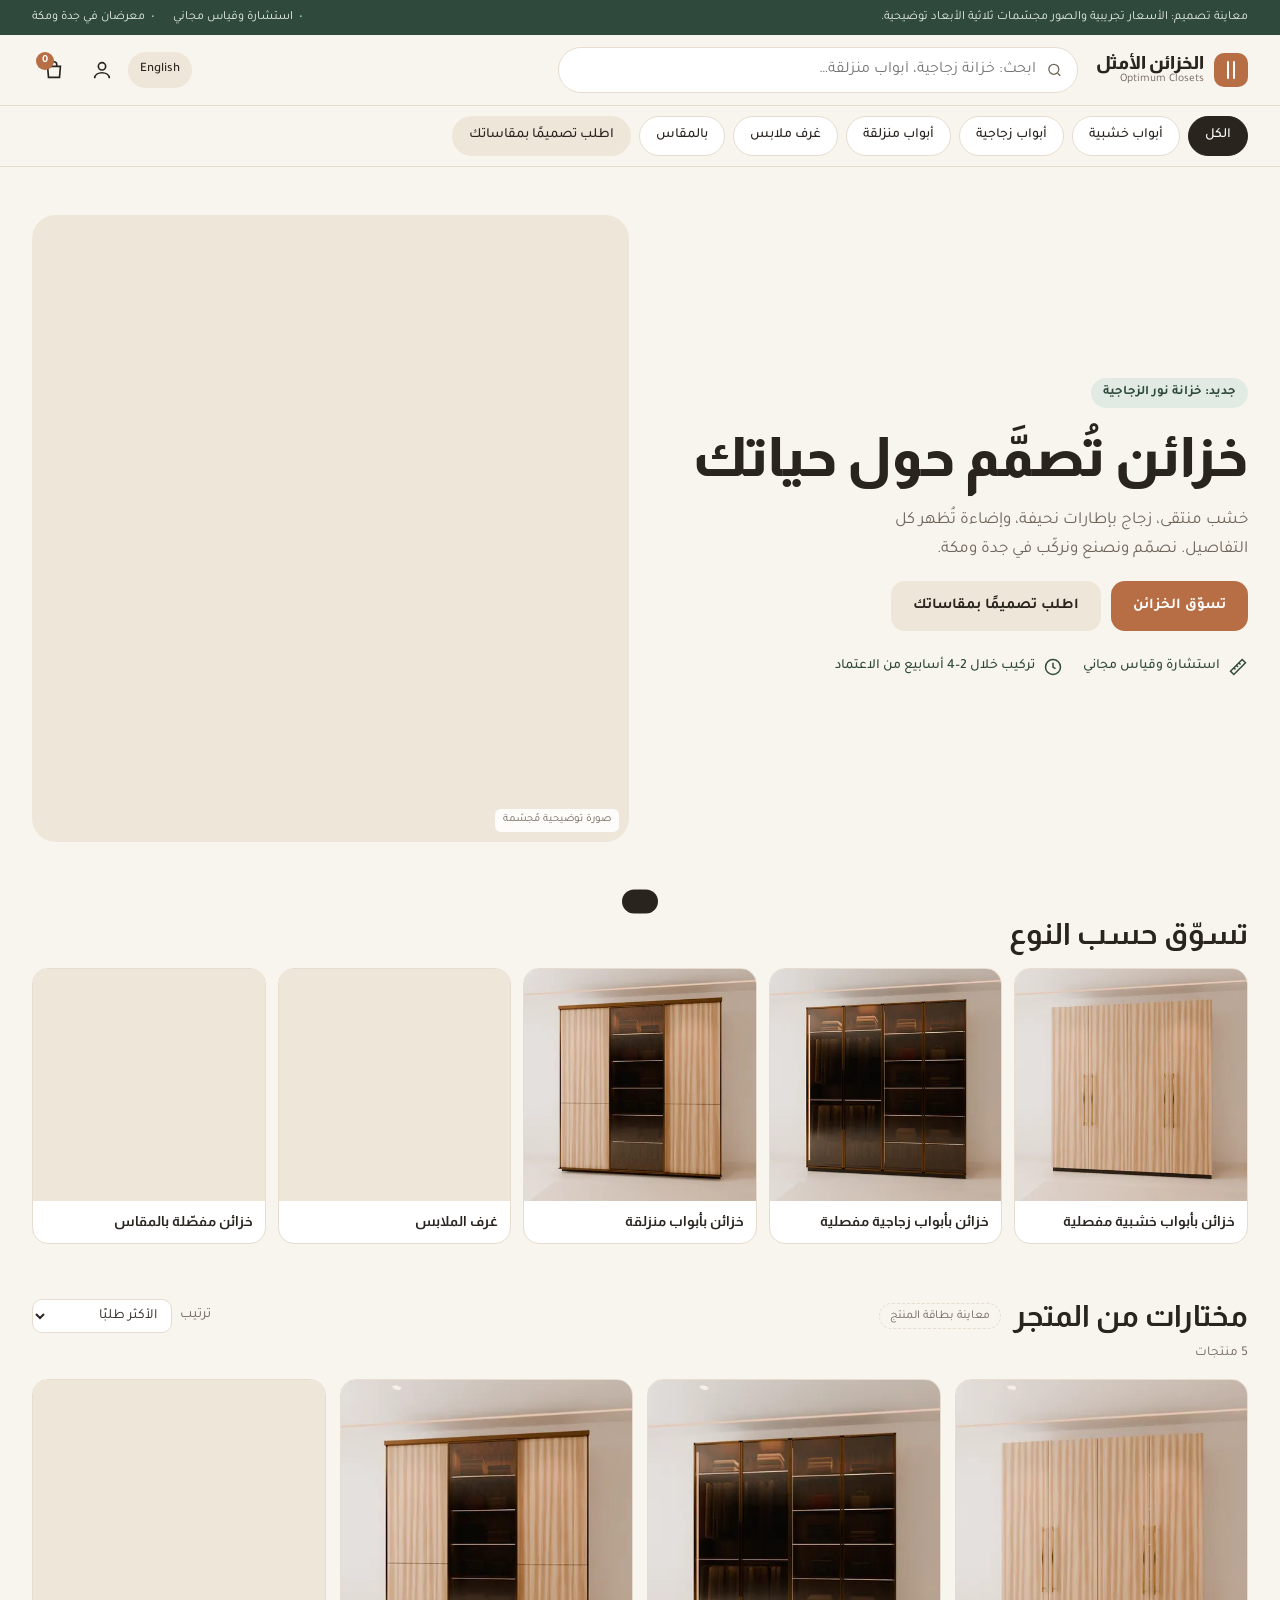
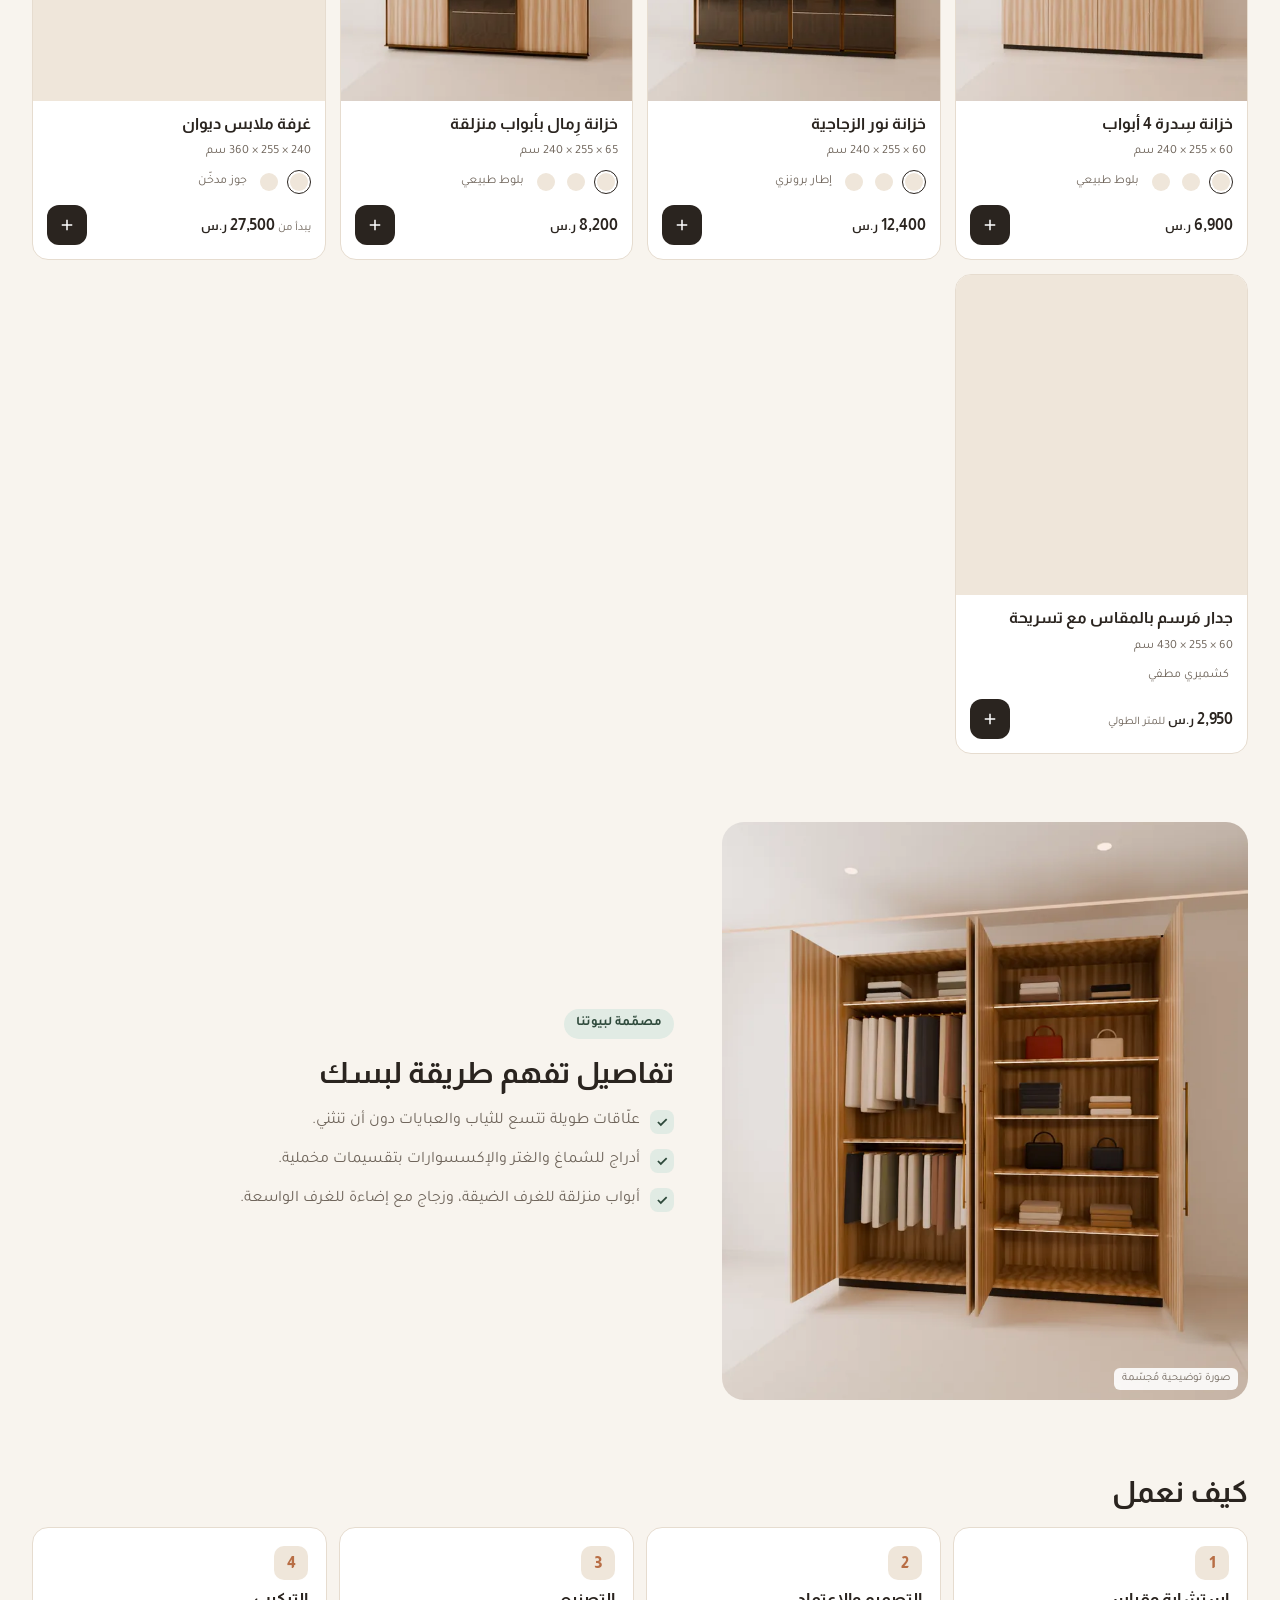
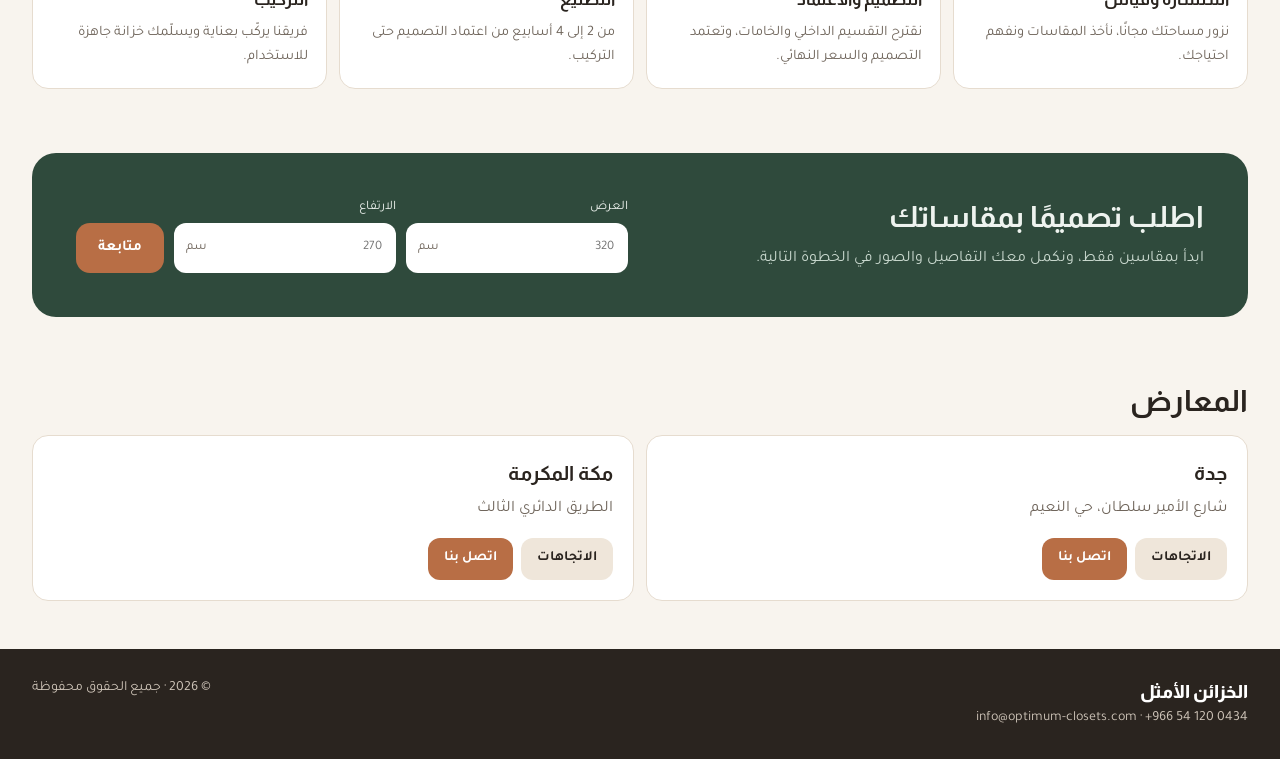
==== optimum-closets/concepts/bayt.html @ 6e4e9c9d "Optimum Closets v2: bilingual WooCommerce store, three design concepts, 3D renders - Theme v2.0.0: A" ====
<!doctype html>
<html lang="ar" dir="rtl" data-img-base="../assets/img/renders/">
<head>
<meta charset="utf-8">
<meta name="viewport" content="width=device-width, initial-scale=1">
<title>Concept 3 · Bayt — Optimum Closets</title>
<meta name="description" content="Design concept 3: a warm, contemporary store with compact cards and fast browsing.">
<link rel="stylesheet" href="../assets/fonts/fonts.css">
<link rel="stylesheet" href="bayt.css">
</head>
<body>
<a class="skip" href="#main">Skip</a>
<div class="util">
	<div class="wrap util-in">
		<span class="demo" data-t="demo"></span>
		<ul class="facts">
			<li data-t="consultFree"></li>
			<li data-t="twoCities"></li>
		</ul>
	</div>
</div>
<header class="hdr">
	<div class="wrap hdr-in">
		<a class="logo" href="#top"><span class="logo-mark" aria-hidden="true"></span><span><span class="logo-ar">الخزائن الأمثل</span><span class="logo-en">Optimum Closets</span></span></a>
		<form class="search" role="search" onsubmit="return false">
			<svg width="18" height="18" viewBox="0 0 24 24" fill="none" stroke="currentColor" stroke-width="1.8"><circle cx="11" cy="11" r="7"/><path d="m20 20-3.5-3.5"/></svg>
			<input type="search" id="q" data-t-attr="placeholder:searchPh" autocomplete="off">
			<label for="q" class="sr" data-t="search"></label>
		</form>
		<div class="hdr-actions">
			<button class="lang" type="button" data-lang-toggle><span data-t="lang"></span></button>
			<a class="ico hide-sm" href="#account" data-t-attr="aria-label:account"><svg width="22" height="22" viewBox="0 0 24 24" fill="none" stroke="currentColor" stroke-width="1.8"><circle cx="12" cy="8" r="4"/><path d="M4 21c0-4 4-6 8-6s8 2 8 6"/></svg></a>
			<a class="ico cart" href="#cart" data-t-attr="aria-label:cart"><svg width="22" height="22" viewBox="0 0 24 24" fill="none" stroke="currentColor" stroke-width="1.8"><path d="M5 8h14l-1 12H6z"/><path d="M9 8V6a3 3 0 0 1 6 0v2"/></svg><span class="cart-n" id="cart-n">0</span></a>
		</div>
	</div>
	<nav class="chips-bar" aria-label="Categories">
		<div class="wrap chips" id="chips"></div>
	</nav>
</header>

<main id="main">
	<section class="wrap hero" id="top">
		<div class="hero-copy">
			<p class="badge" data-t="heroBadge"></p>
			<h1 data-t="heroTitle"></h1>
			<p class="lede" data-t="heroText"></p>
			<div class="ctas">
				<a class="btn btn-main" href="#grid" data-t="shop"></a>
				<a class="btn btn-soft" href="#bespoke" data-t="bespoke"></a>
			</div>
			<ul class="trust">
				<li><svg width="20" height="20" viewBox="0 0 24 24" fill="none" stroke="currentColor" stroke-width="1.8"><path d="M3 17 17 3l4 4L7 21z"/><path d="m7 13 2 2M10 10l2 2M13 7l2 2"/></svg><span data-t="consultFree"></span></li>
				<li><svg width="20" height="20" viewBox="0 0 24 24" fill="none" stroke="currentColor" stroke-width="1.8"><circle cx="12" cy="12" r="9"/><path d="M12 7v5l3 2"/></svg><span data-t="leadShort"></span></li>
			</ul>
		</div>
		<div class="hero-media" id="hero-media"></div>
	</section>

	<section class="wrap tiles" aria-labelledby="tiles-h">
		<h2 id="tiles-h" class="h2" data-t="categories"></h2>
		<div class="tile-row" id="tiles"></div>
	</section>

	<section class="wrap shop" id="grid" aria-labelledby="grid-h">
		<div class="shop-head">
			<h2 id="grid-h" class="h2" data-t="featured"></h2>
			<span class="tag" data-t="cardPreview"></span>
			<label class="sort"><span data-t="sortBy"></span>
				<select id="sort">
					<option value="pop" data-t="sortPop"></option>
					<option value="low" data-t="sortLow"></option>
					<option value="high" data-t="sortHigh"></option>
				</select>
			</label>
		</div>
		<p class="count" id="count" aria-live="polite"></p>
		<div class="grid" id="products"></div>
	</section>

	<section class="wrap local" aria-labelledby="local-h">
		<div class="local-media" id="local-media"></div>
		<div class="local-copy">
			<p class="badge" data-t="localBadge"></p>
			<h2 id="local-h" class="h2" data-t="localTitle"></h2>
			<ul class="ticks">
				<li data-t="local1"></li>
				<li data-t="local2"></li>
				<li data-t="local3"></li>
			</ul>
		</div>
	</section>

	<section class="wrap steps-sec" aria-labelledby="steps-h">
		<h2 id="steps-h" class="h2" data-t="process"></h2>
		<ol class="steps" id="steps"></ol>
	</section>

	<section class="wrap bespoke" id="bespoke">
		<div class="bespoke-in">
			<div>
				<h2 class="h2" data-t="bespoke"></h2>
				<p data-t="bespokeText"></p>
			</div>
			<form class="mini-form" onsubmit="return false">
				<label><span data-t="width"></span><input inputmode="numeric" placeholder="320"><em data-t="cm"></em></label>
				<label><span data-t="height"></span><input inputmode="numeric" placeholder="270"><em data-t="cm"></em></label>
				<button class="btn btn-main" type="button" data-t="next"></button>
			</form>
		</div>
	</section>

	<section class="wrap show" id="showrooms" aria-labelledby="show-h">
		<h2 id="show-h" class="h2" data-t="showrooms"></h2>
		<div class="show-grid" id="show"></div>
	</section>
</main>

<footer class="ftr">
	<div class="wrap ftr-in">
		<div><strong class="logo-ar">الخزائن الأمثل</strong><p id="ftr-contact"></p></div>
		<p>© 2026 · <span data-t="footerNote"></span></p>
	</div>
</footer>

<div class="toast" id="toast" role="status" aria-live="polite"></div>

<script src="../assets/img/renders/images.js"></script>
<script src="shared/data.js"></script>
<script>
Object.assign( OC_DATA.strings, {
	searchPh: { ar: 'ابحث: خزانة زجاجية، أبواب منزلقة…', en: 'Search: glass wardrobe, sliding doors…' },
	heroBadge: { ar: 'جديد: خزانة نور الزجاجية', en: 'New: the Noor glass wardrobe' },
	leadShort: { ar: 'تركيب خلال 2–4 أسابيع من الاعتماد', en: 'Installed 2–4 weeks after approval' },
	all: { ar: 'الكل', en: 'All' },
	sortBy: { ar: 'ترتيب', en: 'Sort' },
	sortPop: { ar: 'الأكثر طلبًا', en: 'Most popular' },
	sortLow: { ar: 'السعر: من الأقل', en: 'Price: low to high' },
	sortHigh: { ar: 'السعر: من الأعلى', en: 'Price: high to low' },
	results: { ar: 'منتجات', en: 'products' },
	options: { ar: 'الخيارات', en: 'Options' },
	added: { ar: 'تمت الإضافة إلى السلة (معاينة)', en: 'Added to cart (preview)' },
	localBadge: { ar: 'مصمّمة لبيوتنا', en: 'Made for Saudi homes' },
	localTitle: { ar: 'تفاصيل تفهم طريقة لبسك', en: 'Details that understand how you dress' },
	local1: { ar: 'علّاقات طويلة تتسع للثياب والعبايات دون أن تنثني.', en: 'Long-hanging bays that fit thobes and abayas without folding.' },
	local2: { ar: 'أدراج للشماغ والغتر والإكسسوارات بتقسيمات مخملية.', en: 'Drawers with velvet dividers for shemaghs, ghutras and accessories.' },
	local3: { ar: 'أبواب منزلقة للغرف الضيقة، وزجاج مع إضاءة للغرف الواسعة.', en: 'Sliding doors for compact rooms; lit glass for generous ones.' },
	bespokeText: { ar: 'ابدأ بمقاسين فقط، ونكمل معك التفاصيل والصور في الخطوة التالية.', en: 'Start with just two measurements; we’ll collect details and photos in the next step.' },
	width: { ar: 'العرض', en: 'Width' },
	height: { ar: 'الارتفاع', en: 'Height' },
	next: { ar: 'متابعة', en: 'Continue' }
} );
</script>
<script src="shared/core.js"></script>
<script src="bayt.js"></script>
</body>
</html>
---- optimum-closets/assets/fonts/fonts.css ----
/* Self-hosted fonts (SIL Open Font License 1.1) via @fontsource. Arabic + Latin subsets. */
@font-face{font-family:'Markazi Text';font-style:normal;font-weight:500;font-display:swap;src:url(markazi-text-arabic-500-normal.woff2) format('woff2');unicode-range:U+0600-06FF, U+0750-077F, U+0870-088E, U+0890-0891, U+0897-08E1, U+08E3-08FF, U+200C-200E, U+2010-2011, U+204F, U+2E41, U+FB50-FDFF, U+FE70-FE74, U+FE76-FEFC}
@font-face{font-family:'Markazi Text';font-style:normal;font-weight:500;font-display:swap;src:url(markazi-text-latin-500-normal.woff2) format('woff2');unicode-range:U+0000-00FF, U+0131, U+0152-0153, U+02BB-02BC, U+02C6, U+02DA, U+02DC, U+0304, U+0308, U+0329, U+2000-206F, U+20AC, U+2122, U+2191, U+2193, U+2212, U+2215, U+FEFF, U+FFFD}
@font-face{font-family:'Markazi Text';font-style:normal;font-weight:600;font-display:swap;src:url(markazi-text-arabic-600-normal.woff2) format('woff2');unicode-range:U+0600-06FF, U+0750-077F, U+0870-088E, U+0890-0891, U+0897-08E1, U+08E3-08FF, U+200C-200E, U+2010-2011, U+204F, U+2E41, U+FB50-FDFF, U+FE70-FE74, U+FE76-FEFC}
@font-face{font-family:'Markazi Text';font-style:normal;font-weight:600;font-display:swap;src:url(markazi-text-latin-600-normal.woff2) format('woff2');unicode-range:U+0000-00FF, U+0131, U+0152-0153, U+02BB-02BC, U+02C6, U+02DA, U+02DC, U+0304, U+0308, U+0329, U+2000-206F, U+20AC, U+2122, U+2191, U+2193, U+2212, U+2215, U+FEFF, U+FFFD}
@font-face{font-family:'IBM Plex Sans Arabic';font-style:normal;font-weight:300;font-display:swap;src:url(ibm-plex-sans-arabic-arabic-300-normal.woff2) format('woff2');unicode-range:U+0600-06FF, U+0750-077F, U+0870-088E, U+0890-0891, U+0897-08E1, U+08E3-08FF, U+200C-200E, U+2010-2011, U+204F, U+2E41, U+FB50-FDFF, U+FE70-FE74, U+FE76-FEFC}
@font-face{font-family:'IBM Plex Sans Arabic';font-style:normal;font-weight:300;font-display:swap;src:url(ibm-plex-sans-arabic-latin-300-normal.woff2) format('woff2');unicode-range:U+0000-00FF, U+0131, U+0152-0153, U+02BB-02BC, U+02C6, U+02DA, U+02DC, U+0304, U+0308, U+0329, U+2000-206F, U+20AC, U+2122, U+2191, U+2193, U+2212, U+2215, U+FEFF, U+FFFD}
@font-face{font-family:'IBM Plex Sans Arabic';font-style:normal;font-weight:400;font-display:swap;src:url(ibm-plex-sans-arabic-arabic-400-normal.woff2) format('woff2');unicode-range:U+0600-06FF, U+0750-077F, U+0870-088E, U+0890-0891, U+0897-08E1, U+08E3-08FF, U+200C-200E, U+2010-2011, U+204F, U+2E41, U+FB50-FDFF, U+FE70-FE74, U+FE76-FEFC}
@font-face{font-family:'IBM Plex Sans Arabic';font-style:normal;font-weight:400;font-display:swap;src:url(ibm-plex-sans-arabic-latin-400-normal.woff2) format('woff2');unicode-range:U+0000-00FF, U+0131, U+0152-0153, U+02BB-02BC, U+02C6, U+02DA, U+02DC, U+0304, U+0308, U+0329, U+2000-206F, U+20AC, U+2122, U+2191, U+2193, U+2212, U+2215, U+FEFF, U+FFFD}
@font-face{font-family:'IBM Plex Sans Arabic';font-style:normal;font-weight:500;font-display:swap;src:url(ibm-plex-sans-arabic-arabic-500-normal.woff2) format('woff2');unicode-range:U+0600-06FF, U+0750-077F, U+0870-088E, U+0890-0891, U+0897-08E1, U+08E3-08FF, U+200C-200E, U+2010-2011, U+204F, U+2E41, U+FB50-FDFF, U+FE70-FE74, U+FE76-FEFC}
@font-face{font-family:'IBM Plex Sans Arabic';font-style:normal;font-weight:500;font-display:swap;src:url(ibm-plex-sans-arabic-latin-500-normal.woff2) format('woff2');unicode-range:U+0000-00FF, U+0131, U+0152-0153, U+02BB-02BC, U+02C6, U+02DA, U+02DC, U+0304, U+0308, U+0329, U+2000-206F, U+20AC, U+2122, U+2191, U+2193, U+2212, U+2215, U+FEFF, U+FFFD}
@font-face{font-family:'IBM Plex Sans Arabic';font-style:normal;font-weight:600;font-display:swap;src:url(ibm-plex-sans-arabic-arabic-600-normal.woff2) format('woff2');unicode-range:U+0600-06FF, U+0750-077F, U+0870-088E, U+0890-0891, U+0897-08E1, U+08E3-08FF, U+200C-200E, U+2010-2011, U+204F, U+2E41, U+FB50-FDFF, U+FE70-FE74, U+FE76-FEFC}
@font-face{font-family:'IBM Plex Sans Arabic';font-style:normal;font-weight:600;font-display:swap;src:url(ibm-plex-sans-arabic-latin-600-normal.woff2) format('woff2');unicode-range:U+0000-00FF, U+0131, U+0152-0153, U+02BB-02BC, U+02C6, U+02DA, U+02DC, U+0304, U+0308, U+0329, U+2000-206F, U+20AC, U+2122, U+2191, U+2193, U+2212, U+2215, U+FEFF, U+FFFD}
@font-face{font-family:'Alexandria';font-style:normal;font-weight:300;font-display:swap;src:url(alexandria-arabic-300-normal.woff2) format('woff2');unicode-range:U+0600-06FF, U+0750-077F, U+0870-088E, U+0890-0891, U+0897-08E1, U+08E3-08FF, U+200C-200E, U+2010-2011, U+204F, U+2E41, U+FB50-FDFF, U+FE70-FE74, U+FE76-FEFC}
@font-face{font-family:'Alexandria';font-style:normal;font-weight:300;font-display:swap;src:url(alexandria-latin-300-normal.woff2) format('woff2');unicode-range:U+0000-00FF, U+0131, U+0152-0153, U+02BB-02BC, U+02C6, U+02DA, U+02DC, U+0304, U+0308, U+0329, U+2000-206F, U+20AC, U+2122, U+2191, U+2193, U+2212, U+2215, U+FEFF, U+FFFD}
@font-face{font-family:'Alexandria';font-style:normal;font-weight:500;font-display:swap;src:url(alexandria-arabic-500-normal.woff2) format('woff2');unicode-range:U+0600-06FF, U+0750-077F, U+0870-088E, U+0890-0891, U+0897-08E1, U+08E3-08FF, U+200C-200E, U+2010-2011, U+204F, U+2E41, U+FB50-FDFF, U+FE70-FE74, U+FE76-FEFC}
@font-face{font-family:'Alexandria';font-style:normal;font-weight:500;font-display:swap;src:url(alexandria-latin-500-normal.woff2) format('woff2');unicode-range:U+0000-00FF, U+0131, U+0152-0153, U+02BB-02BC, U+02C6, U+02DA, U+02DC, U+0304, U+0308, U+0329, U+2000-206F, U+20AC, U+2122, U+2191, U+2193, U+2212, U+2215, U+FEFF, U+FFFD}
@font-face{font-family:'Alexandria';font-style:normal;font-weight:700;font-display:swap;src:url(alexandria-arabic-700-normal.woff2) format('woff2');unicode-range:U+0600-06FF, U+0750-077F, U+0870-088E, U+0890-0891, U+0897-08E1, U+08E3-08FF, U+200C-200E, U+2010-2011, U+204F, U+2E41, U+FB50-FDFF, U+FE70-FE74, U+FE76-FEFC}
@font-face{font-family:'Alexandria';font-style:normal;font-weight:700;font-display:swap;src:url(alexandria-latin-700-normal.woff2) format('woff2');unicode-range:U+0000-00FF, U+0131, U+0152-0153, U+02BB-02BC, U+02C6, U+02DA, U+02DC, U+0304, U+0308, U+0329, U+2000-206F, U+20AC, U+2122, U+2191, U+2193, U+2212, U+2215, U+FEFF, U+FFFD}
@font-face{font-family:'Readex Pro';font-style:normal;font-weight:300;font-display:swap;src:url(readex-pro-arabic-300-normal.woff2) format('woff2');unicode-range:U+0600-06FF, U+0750-077F, U+0870-088E, U+0890-0891, U+0897-08E1, U+08E3-08FF, U+200C-200E, U+2010-2011, U+204F, U+2E41, U+FB50-FDFF, U+FE70-FE74, U+FE76-FEFC}
@font-face{font-family:'Readex Pro';font-style:normal;font-weight:300;font-display:swap;src:url(readex-pro-latin-300-normal.woff2) format('woff2');unicode-range:U+0000-00FF, U+0131, U+0152-0153, U+02BB-02BC, U+02C6, U+02DA, U+02DC, U+0304, U+0308, U+0329, U+2000-206F, U+20AC, U+2122, U+2191, U+2193, U+2212, U+2215, U+FEFF, U+FFFD}
@font-face{font-family:'Readex Pro';font-style:normal;font-weight:400;font-display:swap;src:url(readex-pro-arabic-400-normal.woff2) format('woff2');unicode-range:U+0600-06FF, U+0750-077F, U+0870-088E, U+0890-0891, U+0897-08E1, U+08E3-08FF, U+200C-200E, U+2010-2011, U+204F, U+2E41, U+FB50-FDFF, U+FE70-FE74, U+FE76-FEFC}
@font-face{font-family:'Readex Pro';font-style:normal;font-weight:400;font-display:swap;src:url(readex-pro-latin-400-normal.woff2) format('woff2');unicode-range:U+0000-00FF, U+0131, U+0152-0153, U+02BB-02BC, U+02C6, U+02DA, U+02DC, U+0304, U+0308, U+0329, U+2000-206F, U+20AC, U+2122, U+2191, U+2193, U+2212, U+2215, U+FEFF, U+FFFD}
@font-face{font-family:'Readex Pro';font-style:normal;font-weight:500;font-display:swap;src:url(readex-pro-arabic-500-normal.woff2) format('woff2');unicode-range:U+0600-06FF, U+0750-077F, U+0870-088E, U+0890-0891, U+0897-08E1, U+08E3-08FF, U+200C-200E, U+2010-2011, U+204F, U+2E41, U+FB50-FDFF, U+FE70-FE74, U+FE76-FEFC}
@font-face{font-family:'Readex Pro';font-style:normal;font-weight:500;font-display:swap;src:url(readex-pro-latin-500-normal.woff2) format('woff2');unicode-range:U+0000-00FF, U+0131, U+0152-0153, U+02BB-02BC, U+02C6, U+02DA, U+02DC, U+0304, U+0308, U+0329, U+2000-206F, U+20AC, U+2122, U+2191, U+2193, U+2212, U+2215, U+FEFF, U+FFFD}
@font-face{font-family:'Almarai';font-style:normal;font-weight:400;font-display:swap;src:url(almarai-arabic-400-normal.woff2) format('woff2');unicode-range:U+0600-06FF, U+0750-077F, U+0870-088E, U+0890-0891, U+0897-08E1, U+08E3-08FF, U+200C-200E, U+2010-2011, U+204F, U+2E41, U+FB50-FDFF, U+FE70-FE74, U+FE76-FEFC}
@font-face{font-family:'Almarai';font-style:normal;font-weight:400;font-display:swap;src:url(almarai-latin-400-normal.woff2) format('woff2');unicode-range:U+0000-00FF, U+0131, U+0152-0153, U+02BB-02BC, U+02C6, U+02DA, U+02DC, U+0304, U+0308, U+0329, U+2000-206F, U+20AC, U+2122, U+2191, U+2193, U+2212, U+2215, U+FEFF, U+FFFD}
@font-face{font-family:'Almarai';font-style:normal;font-weight:700;font-display:swap;src:url(almarai-arabic-700-normal.woff2) format('woff2');unicode-range:U+0600-06FF, U+0750-077F, U+0870-088E, U+0890-0891, U+0897-08E1, U+08E3-08FF, U+200C-200E, U+2010-2011, U+204F, U+2E41, U+FB50-FDFF, U+FE70-FE74, U+FE76-FEFC}
@font-face{font-family:'Almarai';font-style:normal;font-weight:700;font-display:swap;src:url(almarai-latin-700-normal.woff2) format('woff2');unicode-range:U+0000-00FF, U+0131, U+0152-0153, U+02BB-02BC, U+02C6, U+02DA, U+02DC, U+0304, U+0308, U+0329, U+2000-206F, U+20AC, U+2122, U+2191, U+2193, U+2212, U+2215, U+FEFF, U+FFFD}
@font-face{font-family:'Almarai';font-style:normal;font-weight:800;font-display:swap;src:url(almarai-arabic-800-normal.woff2) format('woff2');unicode-range:U+0600-06FF, U+0750-077F, U+0870-088E, U+0890-0891, U+0897-08E1, U+08E3-08FF, U+200C-200E, U+2010-2011, U+204F, U+2E41, U+FB50-FDFF, U+FE70-FE74, U+FE76-FEFC}
@font-face{font-family:'Almarai';font-style:normal;font-weight:800;font-display:swap;src:url(almarai-latin-800-normal.woff2) format('woff2');unicode-range:U+0000-00FF, U+0131, U+0152-0153, U+02BB-02BC, U+02C6, U+02DA, U+02DC, U+0304, U+0308, U+0329, U+2000-206F, U+20AC, U+2122, U+2191, U+2193, U+2212, U+2215, U+FEFF, U+FFFD}
@font-face{font-family:'Tajawal';font-style:normal;font-weight:400;font-display:swap;src:url(tajawal-arabic-400-normal.woff2) format('woff2');unicode-range:U+0600-06FF, U+0750-077F, U+0870-088E, U+0890-0891, U+0897-08E1, U+08E3-08FF, U+200C-200E, U+2010-2011, U+204F, U+2E41, U+FB50-FDFF, U+FE70-FE74, U+FE76-FEFC}
@font-face{font-family:'Tajawal';font-style:normal;font-weight:400;font-display:swap;src:url(tajawal-latin-400-normal.woff2) format('woff2');unicode-range:U+0000-00FF, U+0131, U+0152-0153, U+02BB-02BC, U+02C6, U+02DA, U+02DC, U+0304, U+0308, U+0329, U+2000-206F, U+20AC, U+2122, U+2191, U+2193, U+2212, U+2215, U+FEFF, U+FFFD}
@font-face{font-family:'Tajawal';font-style:normal;font-weight:500;font-display:swap;src:url(tajawal-arabic-500-normal.woff2) format('woff2');unicode-range:U+0600-06FF, U+0750-077F, U+0870-088E, U+0890-0891, U+0897-08E1, U+08E3-08FF, U+200C-200E, U+2010-2011, U+204F, U+2E41, U+FB50-FDFF, U+FE70-FE74, U+FE76-FEFC}
@font-face{font-family:'Tajawal';font-style:normal;font-weight:500;font-display:swap;src:url(tajawal-latin-500-normal.woff2) format('woff2');unicode-range:U+0000-00FF, U+0131, U+0152-0153, U+02BB-02BC, U+02C6, U+02DA, U+02DC, U+0304, U+0308, U+0329, U+2000-206F, U+20AC, U+2122, U+2191, U+2193, U+2212, U+2215, U+FEFF, U+FFFD}
@font-face{font-family:'Tajawal';font-style:normal;font-weight:700;font-display:swap;src:url(tajawal-arabic-700-normal.woff2) format('woff2');unicode-range:U+0600-06FF, U+0750-077F, U+0870-088E, U+0890-0891, U+0897-08E1, U+08E3-08FF, U+200C-200E, U+2010-2011, U+204F, U+2E41, U+FB50-FDFF, U+FE70-FE74, U+FE76-FEFC}
@font-face{font-family:'Tajawal';font-style:normal;font-weight:700;font-display:swap;src:url(tajawal-latin-700-normal.woff2) format('woff2');unicode-range:U+0000-00FF, U+0131, U+0152-0153, U+02BB-02BC, U+02C6, U+02DA, U+02DC, U+0304, U+0308, U+0329, U+2000-206F, U+20AC, U+2122, U+2191, U+2193, U+2212, U+2215, U+FEFF, U+FFFD}
---- optimum-closets/concepts/bayt.css ----
/* Concept 3 — Bayt: warm, contemporary, fast browsing.
   Almarai (headings) + Tajawal (text). Sand, clay, deep green. */
:root {
	--bg: #f8f4ee;
	--card: #ffffff;
	--sand: #efe6da;
	--clay: #b86e45;
	--clay-2: #9a5634;
	--green: #2f4a3c;
	--ink: #2a241f;
	--muted: #6f655b;
	--line: #e6dccf;
	--f-head: "Almarai", "Tajawal", system-ui, sans-serif;
	--f-text: "Tajawal", system-ui, -apple-system, sans-serif;
	--wrap: 1280px;
	--g: clamp(14px, 3.5vw, 32px);
	--r: 16px;
	--ease: cubic-bezier(.2, .7, .2, 1);
}
*, *::before, *::after { box-sizing: border-box; }
html { -webkit-text-size-adjust: 100%; scroll-behavior: smooth; }
body { margin: 0; background: var(--bg); color: var(--ink); font: 400 16px/1.7 var(--f-text); -webkit-font-smoothing: antialiased; overflow-x: clip; }
img { display: block; width: 100%; height: 100%; object-fit: cover; }
picture { display: block; overflow: hidden; background: var(--sand); }
a { color: inherit; text-decoration: none; }
button, select, input { font: inherit; color: inherit; }
button { background: none; border: 0; cursor: pointer; padding: 0; }
:focus-visible { outline: 2.5px solid var(--clay); outline-offset: 2px; }
h1, h2, h3 { font-family: var(--f-head); margin: 0; font-weight: 700; }
p { margin: 0; }
.sr { position: absolute; width: 1px; height: 1px; overflow: hidden; clip: rect(0 0 0 0); }
.wrap { width: 100%; max-width: var(--wrap); margin-inline: auto; padding-inline: var(--g); }
.skip { position: absolute; inset-inline-start: -999px; }
.skip:focus { inset-inline-start: 12px; top: 12px; z-index: 99; background: var(--ink); color: #fff; padding: 8px 14px; }
.h2 { font-size: clamp(22px, 2.4vw, 30px); line-height: 1.35; }

.util { background: var(--green); color: #e8efe9; font-size: 12.5px; }
.util-in { display: flex; justify-content: space-between; gap: 12px; padding-block: 7px; }
.facts { list-style: none; margin: 0; padding: 0; display: flex; gap: 18px; }
.facts li::before { content: "•"; margin-inline-end: 6px; color: #9fc2ae; }

.hdr { position: sticky; top: 0; z-index: 20; background: rgb(248 244 238 / 94%); backdrop-filter: blur(10px); border-bottom: 1px solid var(--line); }
.hdr-in { display: flex; align-items: center; gap: 18px; padding-block: 12px; }
.logo { display: flex; align-items: center; gap: 10px; line-height: 1.1; }
.logo-mark { width: 34px; height: 34px; border-radius: 10px; background: var(--clay); position: relative; flex-shrink: 0; }
.logo-mark::before, .logo-mark::after { content: ""; position: absolute; top: 8px; bottom: 8px; width: 2px; background: #fff; border-radius: 2px; }
.logo-mark::before { inset-inline-start: 13px; }
.logo-mark::after { inset-inline-end: 13px; }
.logo-ar { display: block; font-family: var(--f-head); font-weight: 800; font-size: 18px; }
.logo-en { display: block; font-size: 11.5px; color: var(--muted); }
.search { flex: 1; max-width: 520px; display: flex; align-items: center; gap: 8px; background: var(--card); border: 1px solid var(--line); border-radius: 999px; padding: 0 14px; height: 46px; color: var(--muted); }
.search:focus-within { border-color: var(--clay); }
.search input { border: 0; background: none; outline: none; width: 100%; color: var(--ink); height: 100%; }
.hdr-actions { display: flex; align-items: center; gap: 4px; margin-inline-start: auto; }
.lang { font-size: 13px; font-weight: 500; padding: 7px 12px; border-radius: 999px; background: var(--sand); }
.ico { width: 44px; height: 44px; display: inline-grid; place-items: center; border-radius: 12px; position: relative; }
.ico:hover { background: var(--sand); }
.cart-n { position: absolute; top: 4px; inset-inline-end: 4px; min-width: 18px; height: 18px; font-size: 11px; line-height: 18px; border-radius: 9px; background: var(--clay); color: #fff; text-align: center; font-weight: 700; }
.chips-bar { border-top: 1px solid var(--line); }
.chips { display: flex; gap: 8px; overflow-x: auto; padding-block: 10px; scrollbar-width: none; }
.chips::-webkit-scrollbar { display: none; }
.chip { flex-shrink: 0; padding: 7px 16px; border-radius: 999px; border: 1px solid var(--line); background: var(--card); font-size: 14px; font-weight: 500; white-space: nowrap; transition: background .2s, border-color .2s, color .2s; }
.chip:hover { border-color: var(--ink); }
.chip[aria-pressed="true"] { background: var(--ink); border-color: var(--ink); color: #fff; }
.chip-link { background: var(--sand); border-color: transparent; }

.btn { display: inline-flex; align-items: center; justify-content: center; gap: 8px; min-height: 50px; padding: 0 22px; border-radius: 14px; font-weight: 700; font-size: 15px; transition: background .2s, transform .15s; }
.btn:active { transform: scale(.98); }
.btn-sm { min-height: 42px; padding: 0 16px; font-size: 14px; border-radius: 12px; }
.btn-main { background: var(--clay); color: #fff; }
.btn-main:hover { background: var(--clay-2); }
.btn-soft { background: var(--sand); color: var(--ink); }
.btn-soft:hover { background: #e6d9c8; }
.badge { display: inline-block; font-size: 13px; font-weight: 700; color: var(--green); background: #e1ebe4; padding: 4px 12px; border-radius: 999px; }
.tag { font-size: 12px; color: var(--muted); border: 1px dashed var(--line); padding: 2px 10px; border-radius: 999px; }
.render-tag { position: absolute; inset-inline-start: 10px; bottom: 10px; font-size: 11px; background: rgb(255 255 255 / 88%); color: var(--muted); padding: 2px 8px; border-radius: 6px; }

.hero { display: grid; grid-template-columns: 1fr 1.05fr; gap: clamp(20px, 4vw, 56px); align-items: center; padding-block: clamp(20px, 4vw, 48px); }
.hero-copy { display: grid; gap: 16px; justify-items: start; }
.hero h1 { font-size: clamp(32px, 4.2vw, 56px); line-height: 1.25; font-weight: 800; }
html[lang="en"] .hero h1 { line-height: 1.12; }
.lede { color: var(--muted); font-size: 17px; max-width: 46ch; }
.ctas { display: flex; flex-wrap: wrap; gap: 10px; }
.trust { list-style: none; margin: 8px 0 0; padding: 0; display: flex; flex-wrap: wrap; gap: 8px 20px; font-size: 14px; color: var(--green); font-weight: 500; }
.trust li { display: flex; align-items: center; gap: 8px; }
.hero-media { position: relative; border-radius: calc(var(--r) + 8px); overflow: hidden; }
.hero-media picture { aspect-ratio: 4 / 4.2 !important; }

.tiles { padding-block: 24px; }
.tile-row { display: grid; grid-template-columns: repeat(5, 1fr); gap: 12px; margin-top: 14px; }
.tile { background: var(--card); border: 1px solid var(--line); border-radius: var(--r); overflow: hidden; text-align: start; transition: transform .2s var(--ease), box-shadow .2s; }
.tile:hover { transform: translateY(-2px); box-shadow: 0 12px 24px -16px rgb(42 36 31 / 35%); }
.tile picture { aspect-ratio: 1 !important; }
.tile span { display: block; padding: 10px 12px 12px; font-weight: 700; font-size: 14px; line-height: 1.45; font-family: var(--f-head); }

.shop { padding-block: 28px; }
.shop-head { display: flex; align-items: center; gap: 12px; flex-wrap: wrap; }
.sort { margin-inline-start: auto; display: flex; align-items: center; gap: 8px; font-size: 14px; color: var(--muted); }
.sort select { border: 1px solid var(--line); border-radius: 10px; padding: 8px 10px; background: var(--card); color: var(--ink); }
.count { font-size: 13.5px; color: var(--muted); margin: 6px 0 14px; }
.grid { display: grid; grid-template-columns: repeat(4, 1fr); gap: 14px; }
.pc { background: var(--card); border: 1px solid var(--line); border-radius: var(--r); overflow: hidden; display: grid; grid-template-rows: auto 1fr; }
.pc-media picture { aspect-ratio: 4 / 4.4 !important; }
.pc-media img { transition: transform .5s var(--ease); }
.pc:hover .pc-media img { transform: scale(1.03); }
.pc-body { padding: 12px 14px 14px; display: grid; gap: 6px; align-content: start; }
.pc-name { font-size: 15.5px; line-height: 1.45; }
.pc-dims { font-size: 12.5px; color: var(--muted); }
.dots { display: flex; align-items: center; gap: 6px; min-height: 26px; }
.dot { width: 24px; height: 24px; border-radius: 50%; padding: 2px; border: 1.5px solid transparent; }
.dot[aria-checked="true"] { border-color: var(--ink); }
.dot picture { border-radius: 50%; aspect-ratio: 1 !important; }
.dot-name { font-size: 12.5px; color: var(--muted); margin-inline-start: 4px; }
.pc-foot { display: flex; align-items: center; justify-content: space-between; gap: 8px; margin-top: 4px; }
.pc-price { font-weight: 700; font-size: 16px; font-family: var(--f-head); }
.pc-price small { font-size: 11.5px; font-weight: 400; color: var(--muted); font-family: var(--f-text); }
.money .cur { font-size: .78em; }
.add { width: 40px; height: 40px; border-radius: 12px; background: var(--ink); color: #fff; display: grid; place-items: center; flex-shrink: 0; transition: background .2s; }
.add:hover { background: var(--clay); }

.local { display: grid; grid-template-columns: .9fr 1.1fr; gap: clamp(20px, 4vw, 48px); align-items: center; padding-block: 40px; }
.local-media { position: relative; border-radius: calc(var(--r) + 6px); overflow: hidden; }
.local-media picture { aspect-ratio: 4 / 4.4 !important; }
.local-copy { display: grid; gap: 14px; justify-items: start; }
.ticks { list-style: none; padding: 0; margin: 0; display: grid; gap: 12px; }
.ticks li { position: relative; padding-inline-start: 34px; color: var(--muted); }
.ticks li::before { content: ""; position: absolute; inset-inline-start: 0; top: 2px; width: 24px; height: 24px; border-radius: 8px; background: #e1ebe4 url("data:image/svg+xml,%3Csvg xmlns='http://www.w3.org/2000/svg' width='14' height='14' viewBox='0 0 24 24' fill='none' stroke='%232f4a3c' stroke-width='3'%3E%3Cpath d='m5 12 5 5L20 7'/%3E%3C/svg%3E") center no-repeat; }

.steps-sec { padding-block: 32px; }
.steps { list-style: none; margin: 14px 0 0; padding: 0; display: grid; grid-template-columns: repeat(4, 1fr); gap: 12px; }
.steps li { background: var(--card); border: 1px solid var(--line); border-radius: var(--r); padding: 18px; display: grid; gap: 6px; align-content: start; }
.steps .n { width: 34px; height: 34px; border-radius: 10px; background: var(--sand); display: grid; place-items: center; font-weight: 800; font-family: var(--f-head); color: var(--clay); }
.steps strong { font-family: var(--f-head); font-size: 17px; }
.steps p { color: var(--muted); font-size: 14.5px; }

.bespoke { padding-block: 32px; }
.bespoke-in { background: var(--green); color: #eef3ef; border-radius: calc(var(--r) + 8px); padding: clamp(22px, 4vw, 44px); display: grid; grid-template-columns: 1fr 1fr; gap: 24px; align-items: center; }
.bespoke-in p { color: #c9d8ce; margin-top: 8px; }
.mini-form { display: grid; grid-template-columns: 1fr 1fr auto; gap: 10px; align-items: end; }
.mini-form label { display: grid; gap: 4px; font-size: 13px; position: relative; }
.mini-form input { height: 50px; border-radius: 12px; border: 0; padding: 0 14px; padding-inline-end: 40px; background: #fff; color: var(--ink); width: 100%; }
.mini-form em { position: absolute; inset-inline-end: 12px; bottom: 14px; font-style: normal; color: var(--muted); font-size: 13px; }

.show { padding-block: 32px 48px; }
.show-grid { display: grid; grid-template-columns: 1fr 1fr; gap: 12px; margin-top: 14px; }
.sc { background: var(--card); border: 1px solid var(--line); border-radius: var(--r); padding: 20px; display: grid; gap: 6px; }
.sc h3 { font-size: 20px; }
.sc p { color: var(--muted); }
.sc-a { display: flex; gap: 8px; margin-top: 8px; flex-wrap: wrap; }

.ftr { background: var(--ink); color: #cfc5b9; padding-block: 28px; font-size: 14px; }
.ftr-in { display: flex; justify-content: space-between; gap: 16px; flex-wrap: wrap; }
.ftr .logo-ar { color: #fff; }

.toast { position: fixed; inset-inline: 0; bottom: 20px; margin-inline: auto; width: max-content; max-width: calc(100vw - 32px); background: var(--ink); color: #fff; padding: 12px 18px; border-radius: 12px; font-size: 14px; transform: translateY(140%); transition: transform .35s var(--ease); z-index: 40; }
.toast.is-on { transform: none; }

@media (max-width: 999px) {
	.grid { grid-template-columns: repeat(3, 1fr); }
	.tile-row { grid-template-columns: repeat(5, minmax(150px, 1fr)); overflow-x: auto; scrollbar-width: none; }
	.steps { grid-template-columns: 1fr 1fr; }
	.bespoke-in { grid-template-columns: 1fr; }
}
@media (max-width: 699px) {
	.util-in .facts { display: none; }
	.util-in { justify-content: center; text-align: center; }
	.hdr-in { flex-wrap: wrap; gap: 10px; padding-block: 10px 8px; }
	.search { order: 3; flex-basis: 100%; max-width: none; height: 42px; }
	.hide-sm { display: none; }
	.logo-en { display: none; }
	.hero { grid-template-columns: 1fr; }
	.hero-media { order: -1; }
	.hero-media picture { aspect-ratio: 4 / 3 !important; }
	.hero h1 { font-size: 30px; }
	.lede { font-size: 15.5px; }
	.ctas { width: 100%; }
	.ctas .btn { flex: 1 1 100%; }
	.grid { grid-template-columns: repeat(2, 1fr); gap: 10px; }
	.pc-body { padding: 10px 10px 12px; }
	.pc-name { font-size: 14px; }
	.dot-name { display: none; }
	.local { grid-template-columns: 1fr; }
	.steps { grid-template-columns: 1fr; }
	.mini-form { grid-template-columns: 1fr 1fr; }
	.mini-form .btn { grid-column: 1 / -1; }
	.show-grid { grid-template-columns: 1fr; }
	.sort span { display: none; }
}
@media (prefers-reduced-motion: reduce) {
	*, *::before, *::after { animation: none !important; transition: none !important; }
	html { scroll-behavior: auto; }
}
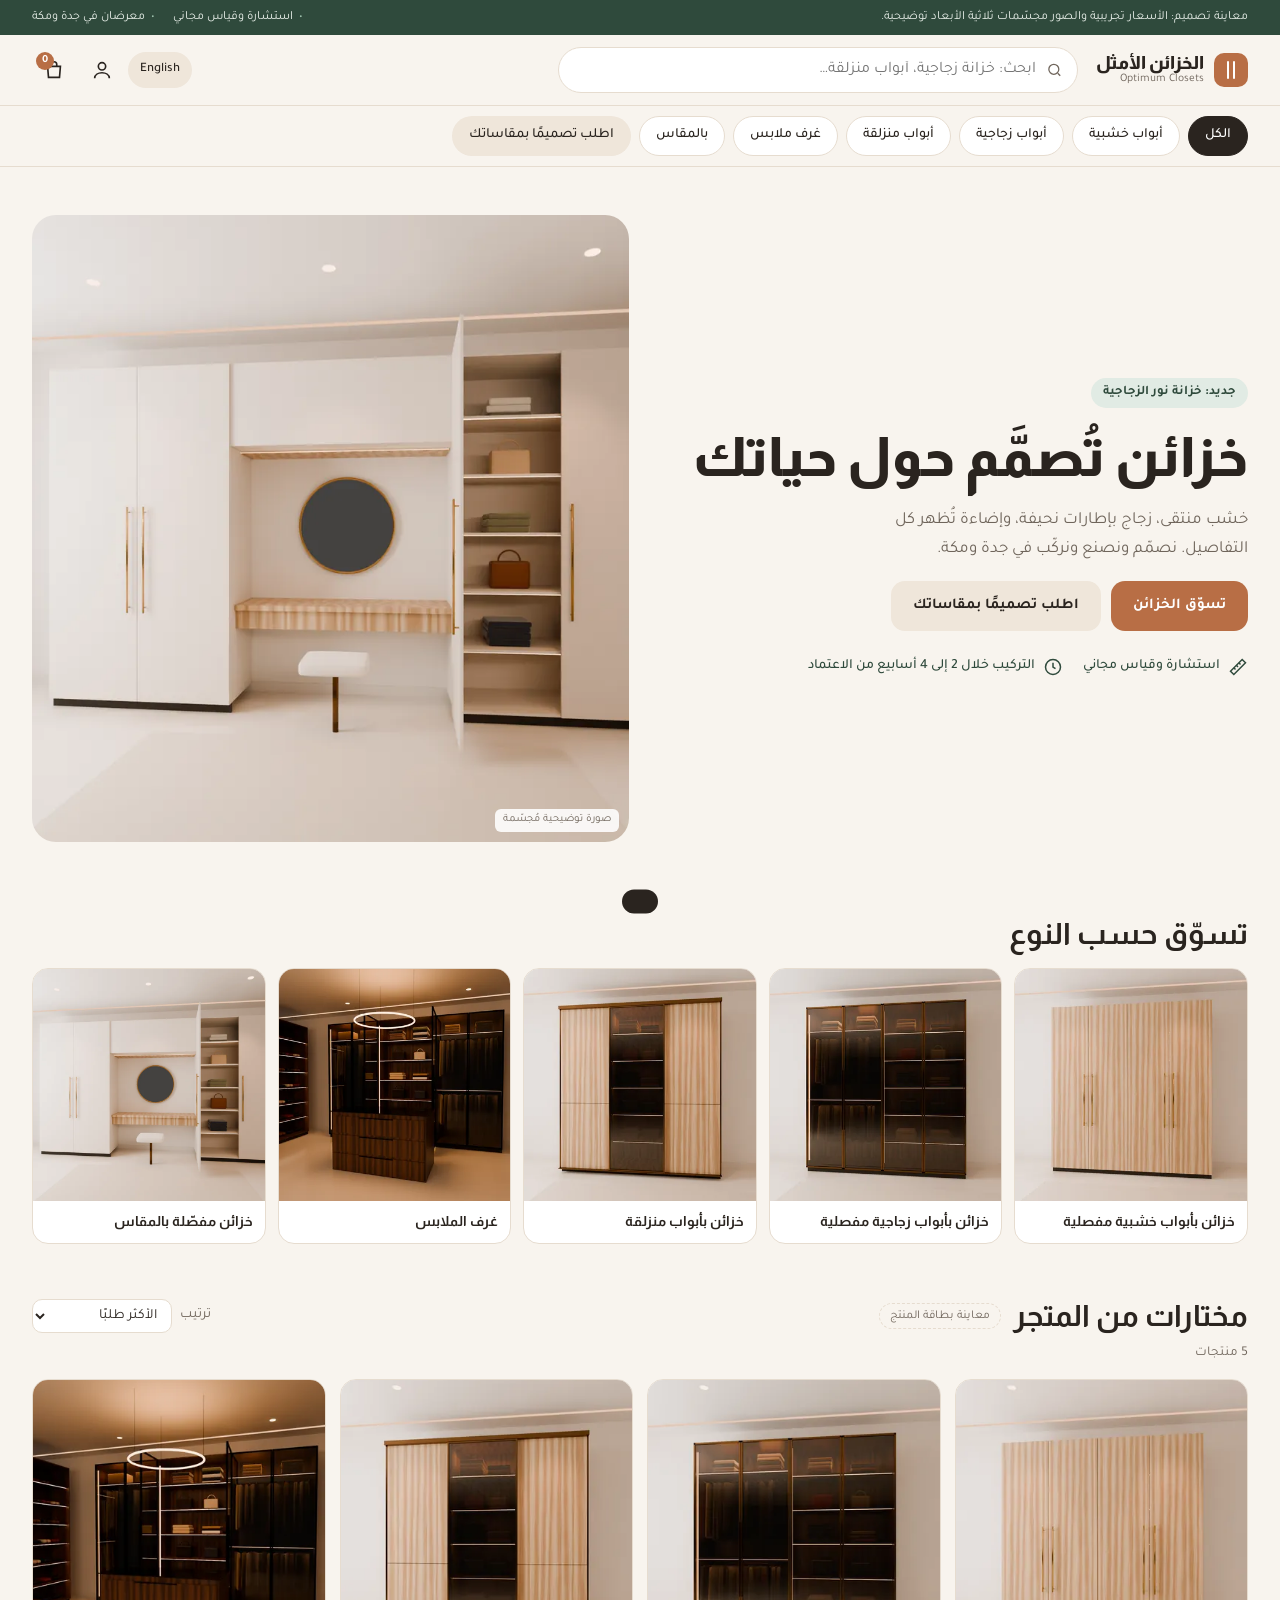
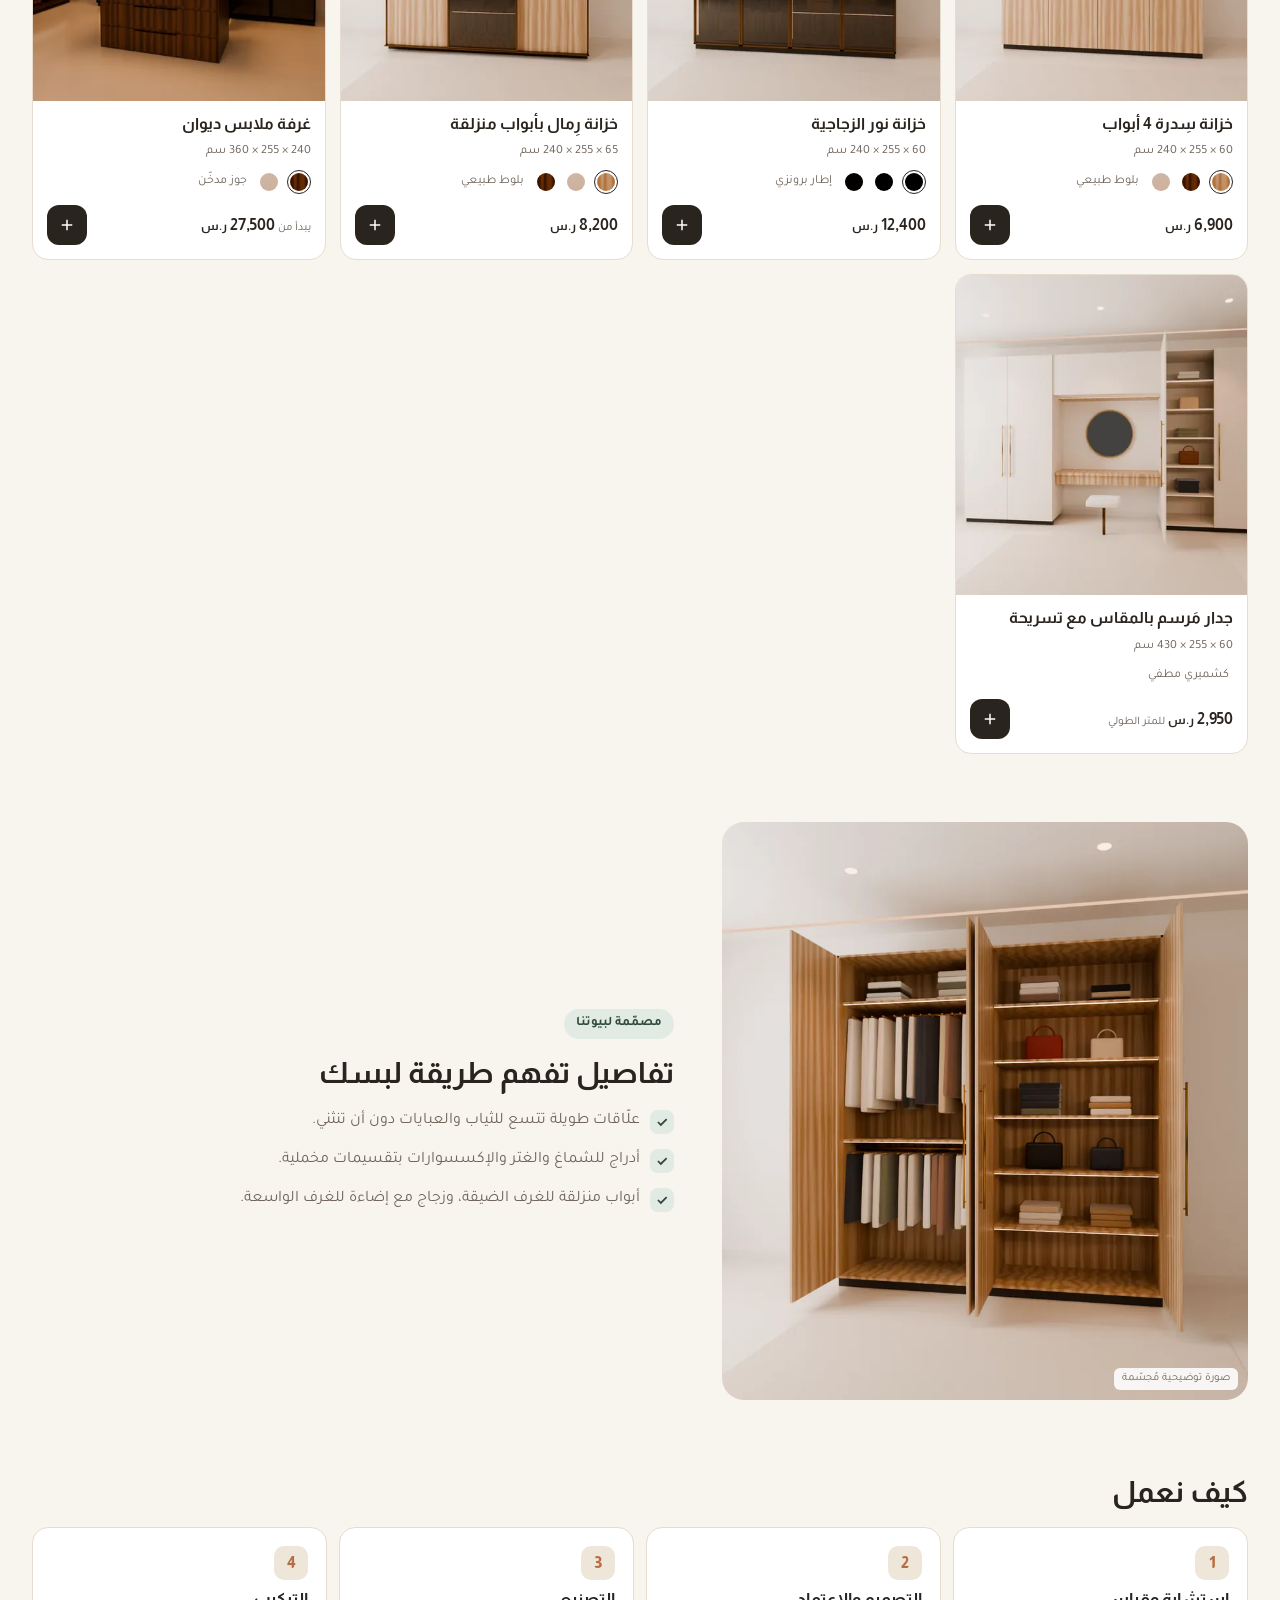
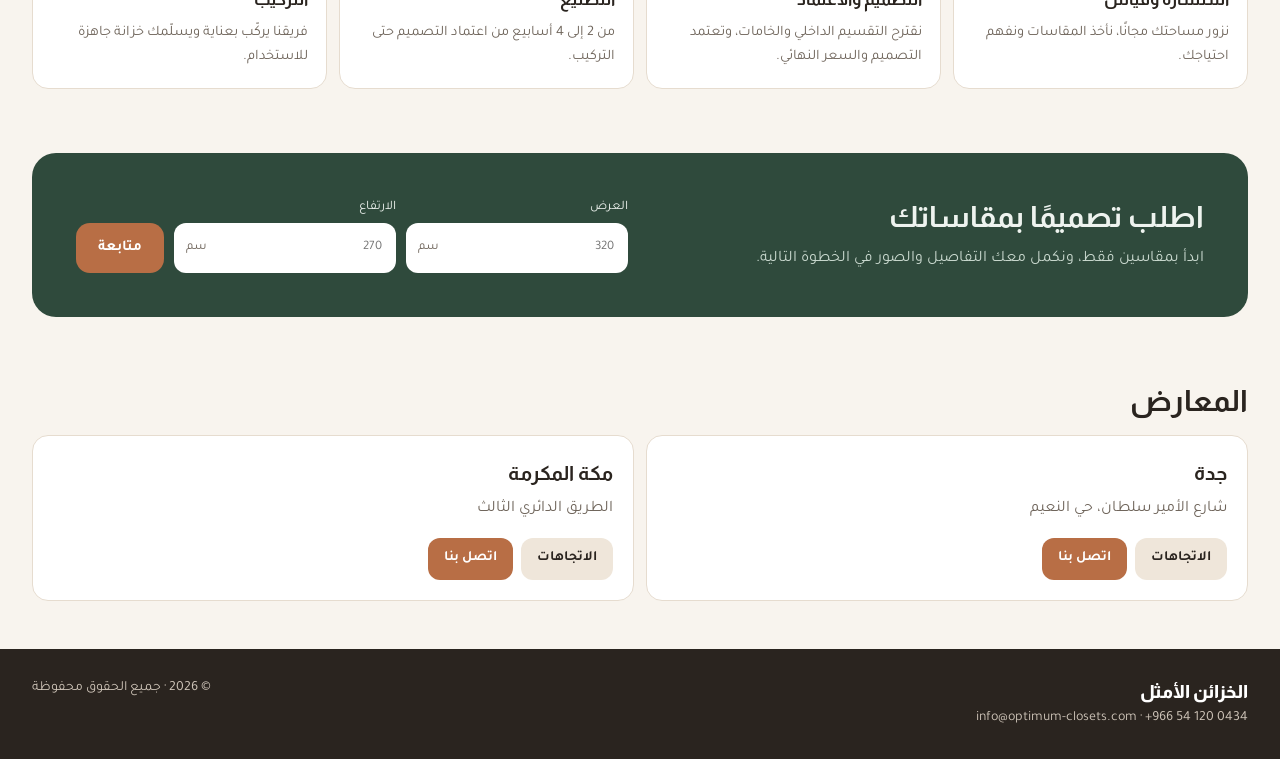
==== commit ec1d9245: "Final renders, QA fixes, screenshots and handover - 48 renders incl. interior-layout variants; fixed" ====
--- a/optimum-closets/concepts/bayt.html
+++ b/optimum-closets/concepts/bayt.html
@@ -130,7 +130,7 @@
 Object.assign( OC_DATA.strings, {
 	searchPh: { ar: 'ابحث: خزانة زجاجية، أبواب منزلقة…', en: 'Search: glass wardrobe, sliding doors…' },
 	heroBadge: { ar: 'جديد: خزانة نور الزجاجية', en: 'New: the Noor glass wardrobe' },
-	leadShort: { ar: 'تركيب خلال 2–4 أسابيع من الاعتماد', en: 'Installed 2–4 weeks after approval' },
+	leadShort: { ar: 'التركيب خلال 2 إلى 4 أسابيع من الاعتماد', en: 'Installed 2–4 weeks after approval' },
 	all: { ar: 'الكل', en: 'All' },
 	sortBy: { ar: 'ترتيب', en: 'Sort' },
 	sortPop: { ar: 'الأكثر طلبًا', en: 'Most popular' },
